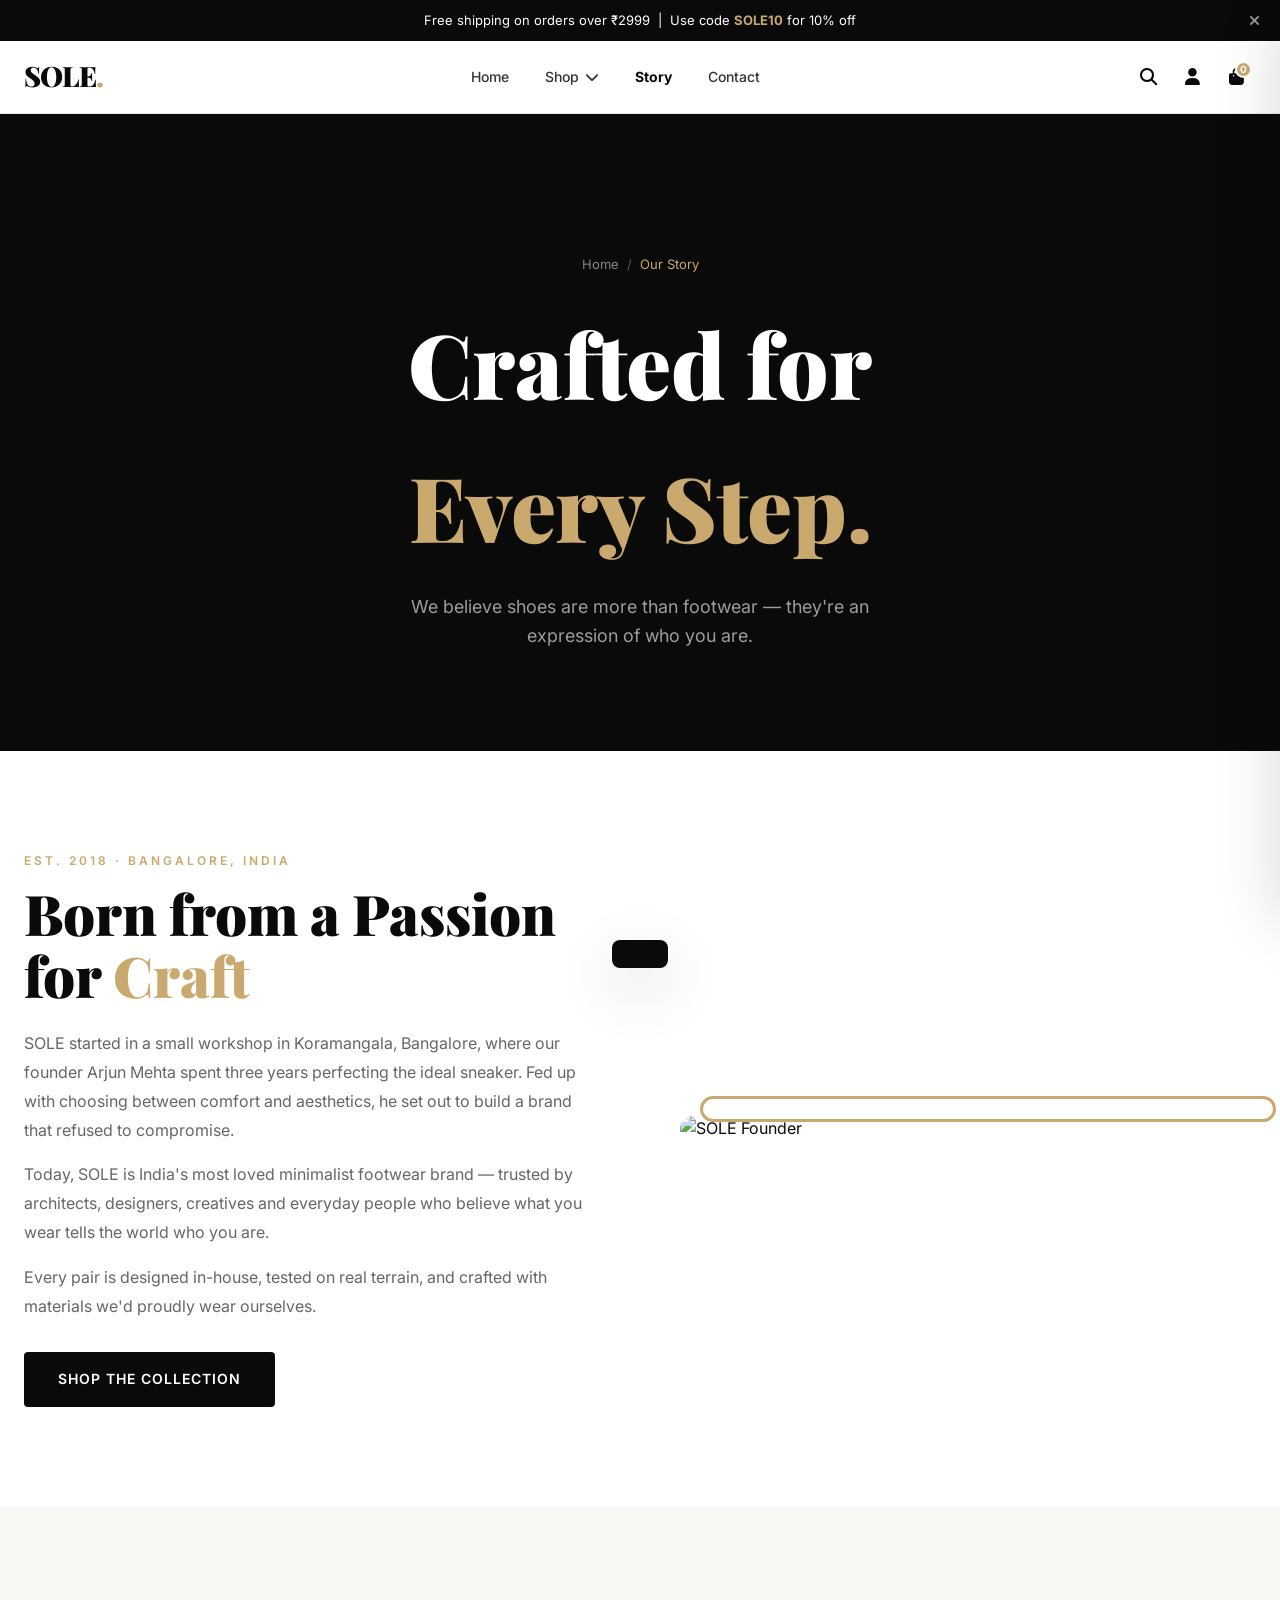
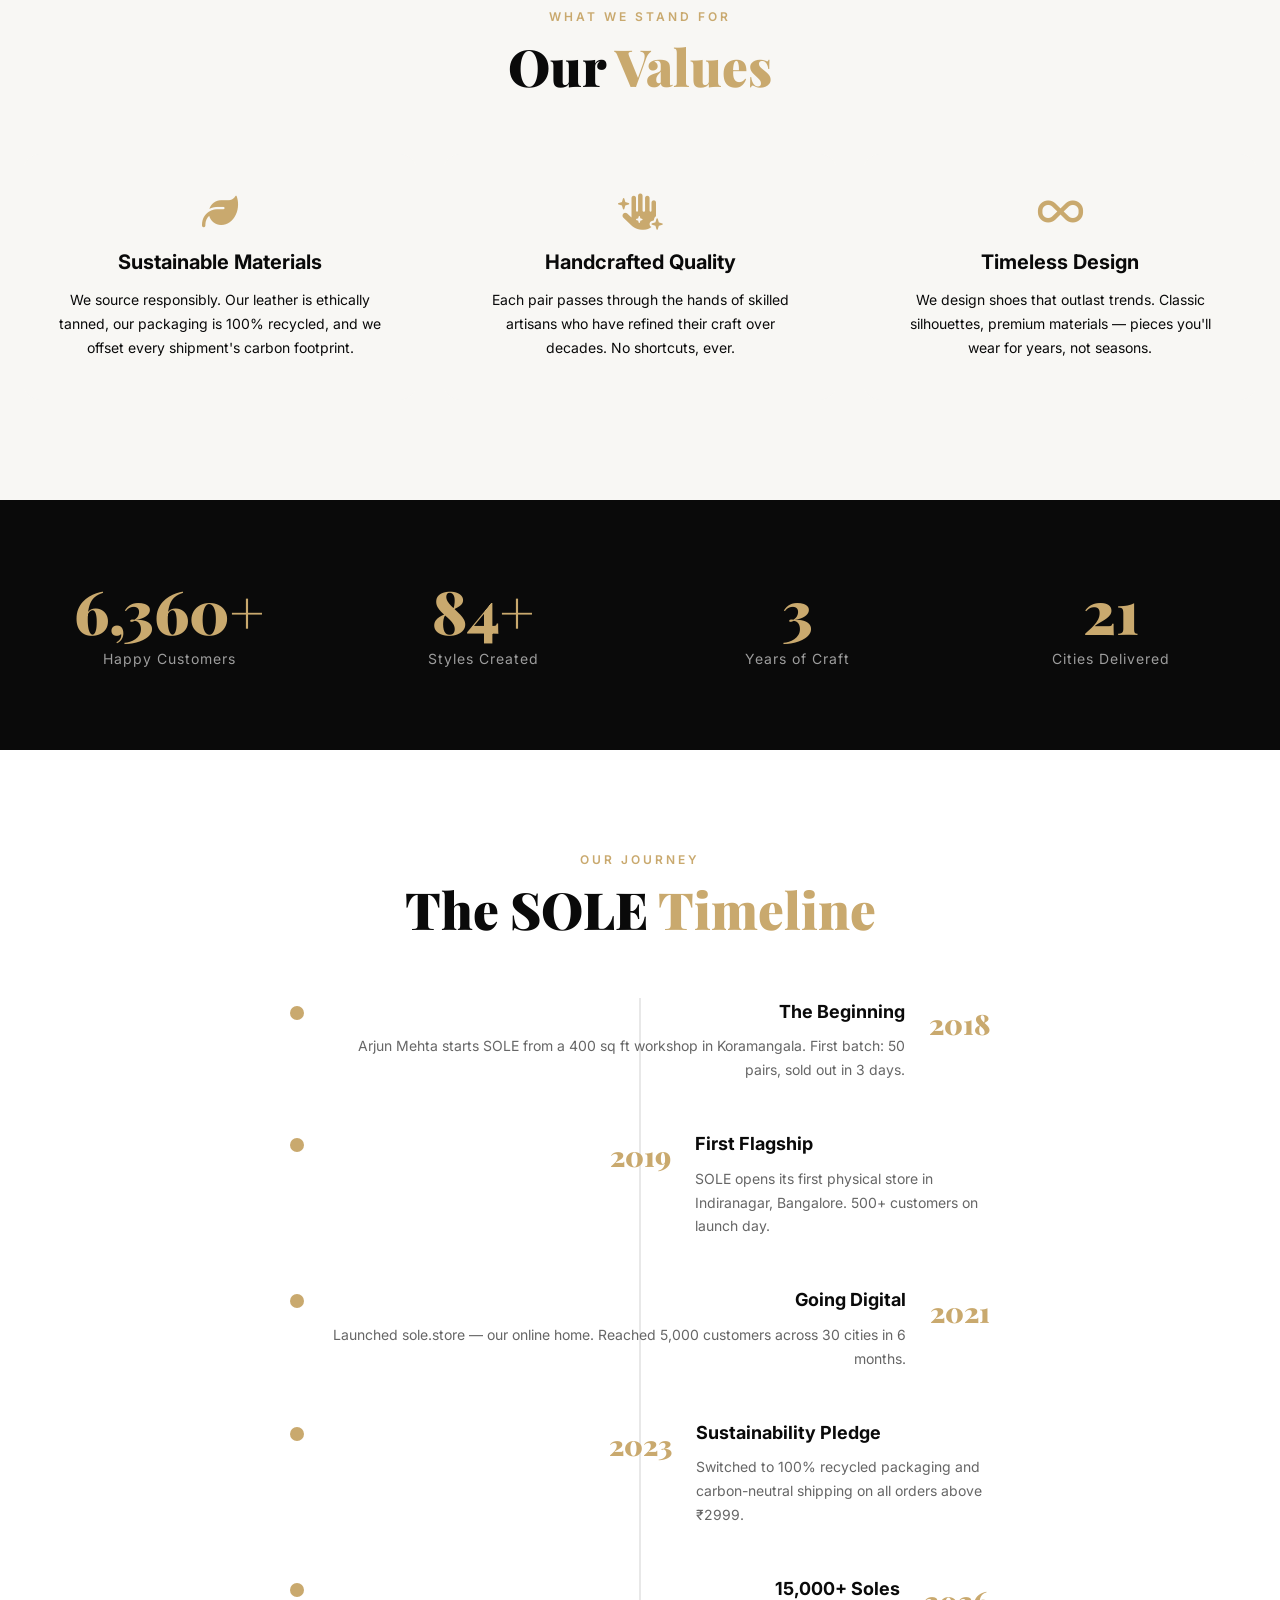
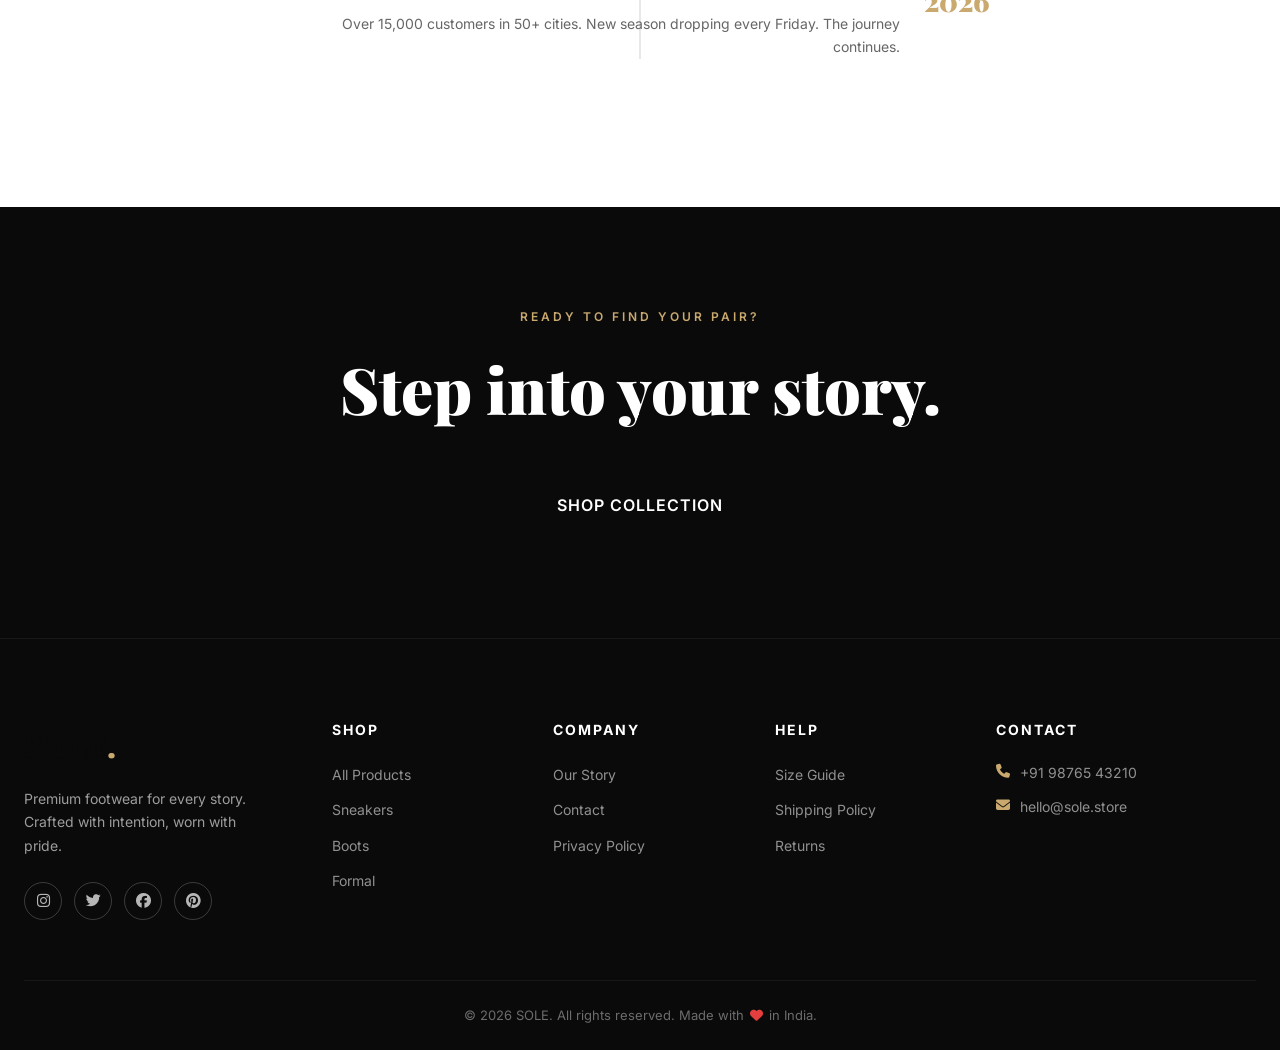
==== about.html @ 8777ed57 "Initial commit: SOLE footwear e-commerce website" ====
<!DOCTYPE html>
<html lang="en">
<head>
  <meta charset="UTF-8" />
  <meta name="viewport" content="width=device-width, initial-scale=1.0" />
  <title>Our Story — SOLE Premium Footwear</title>
  <meta name="description" content="Learn about SOLE's journey, values and commitment to crafting premium minimalist footwear." />
  <link rel="stylesheet" href="css/style.css" />
  <link rel="preconnect" href="https://fonts.googleapis.com" />
  <link href="https://fonts.googleapis.com/css2?family=Inter:wght@300;400;500;600;700;900&family=Playfair+Display:wght@700;900&display=swap" rel="stylesheet" />
  <link rel="stylesheet" href="https://cdnjs.cloudflare.com/ajax/libs/font-awesome/6.5.0/css/all.min.css" />
</head>
<body>

  <!-- ANNOUNCEMENT BAR -->
  <div class="announcement-bar">
    <span>Free shipping on orders over ₹2999 &nbsp;|&nbsp; Use code <strong>SOLE10</strong> for 10% off</span>
    <button class="announcement-close" aria-label="Close"><i class="fas fa-times"></i></button>
  </div>

  <!-- NAVIGATION -->
  <header class="header" id="header">
    <nav class="nav container">
      <a href="index.html" class="nav__logo">SOLE<span>.</span></a>
      <ul class="nav__menu" id="navMenu">
        <li><a href="index.html" class="nav__link">Home</a></li>
        <li class="nav__dropdown">
          <a href="products.html" class="nav__link">Shop <i class="fas fa-chevron-down"></i></a>
          <ul class="dropdown__menu">
            <li><a href="products.html?cat=sneakers">Sneakers</a></li>
            <li><a href="products.html?cat=boots">Boots</a></li>
            <li><a href="products.html?cat=loafers">Loafers</a></li>
            <li><a href="products.html?cat=sandals">Sandals</a></li>
            <li><a href="products.html?cat=formal">Formal</a></li>
            <li><a href="products.html">All Products</a></li>
          </ul>
        </li>
        <li><a href="about.html" class="nav__link active">Story</a></li>
        <li><a href="contact.html" class="nav__link">Contact</a></li>
      </ul>
      <div class="nav__actions">
        <button class="nav__icon" id="searchToggle" aria-label="Search"><i class="fas fa-search"></i></button>
        <a href="#" class="nav__icon" aria-label="Account"><i class="fas fa-user"></i></a>
        <button class="nav__icon cart-btn" id="cartToggle" aria-label="Cart">
          <i class="fas fa-shopping-bag"></i>
          <span class="cart-count" id="cartCount">0</span>
        </button>
        <button class="nav__hamburger" id="hamburger" aria-label="Menu">
          <span></span><span></span><span></span>
        </button>
      </div>
    </nav>
    <div class="search-bar" id="searchBar">
      <div class="container">
        <input type="text" placeholder="Search products..." id="searchInput" />
        <button id="searchSubmit"><i class="fas fa-search"></i></button>
        <button id="searchClose"><i class="fas fa-times"></i></button>
      </div>
    </div>
  </header>

  <!-- CART SIDEBAR -->
  <div class="cart-overlay" id="cartOverlay"></div>
  <aside class="cart-sidebar" id="cartSidebar">
    <div class="cart-sidebar__header">
      <h3>Your Bag <span id="cartItemCount">(0)</span></h3>
      <button id="cartClose"><i class="fas fa-times"></i></button>
    </div>
    <div class="cart-sidebar__body" id="cartItems">
      <div class="cart-empty" id="cartEmpty">
        <i class="fas fa-shopping-bag"></i>
        <p>Your bag is empty</p>
        <a href="products.html" class="btn btn--primary">Start Shopping</a>
      </div>
    </div>
    <div class="cart-sidebar__footer" id="cartFooter" style="display:none;">
      <div class="cart-subtotal"><span>Subtotal</span><span id="cartSubtotal">₹0</span></div>
      <p class="cart-note">Shipping & taxes calculated at checkout</p>
      <a href="#" class="btn btn--primary btn--full">Checkout</a>
    </div>
  </aside>

  <!-- ABOUT HERO -->
  <section class="page-hero" style="background-image:linear-gradient(rgba(10,10,10,0.7),rgba(10,10,10,0.7)),url('https://images.unsplash.com/photo-1519415510236-718bdfcd89c8?w=1600&q=80');background-size:cover;background-position:center;padding:140px 0 100px;">
    <div class="container">
      <nav class="breadcrumb" aria-label="Breadcrumb">
        <a href="index.html">Home</a>
        <span>/</span>
        <span class="current">Our Story</span>
      </nav>
      <h1 style="font-size:clamp(48px,7vw,90px);">Crafted for<br><span style="color:var(--accent);">Every Step.</span></h1>
      <p style="max-width:540px;margin:0 auto;font-size:18px;">We believe shoes are more than footwear — they're an expression of who you are.</p>
    </div>
  </section>

  <!-- ABOUT INTRO -->
  <section class="about-intro">
    <div class="container">
      <div class="about-intro__grid">
        <div class="about-intro__text fade-in">
          <span class="section__tag">Est. 2018 · Bangalore, India</span>
          <h2>Born from a Passion<br>for <span style="color:var(--accent);">Craft</span></h2>
          <p>SOLE started in a small workshop in Koramangala, Bangalore, where our founder Arjun Mehta spent three years perfecting the ideal sneaker. Fed up with choosing between comfort and aesthetics, he set out to build a brand that refused to compromise.</p>
          <p>Today, SOLE is India's most loved minimalist footwear brand — trusted by architects, designers, creatives and everyday people who believe what you wear tells the world who you are.</p>
          <p>Every pair is designed in-house, tested on real terrain, and crafted with materials we'd proudly wear ourselves.</p>
          <a href="products.html" class="btn btn--primary" style="margin-top:16px;">Shop the Collection</a>
        </div>
        <div class="about-intro__image fade-in fade-in-delay-2">
          <img src="https://images.unsplash.com/photo-1490481651871-ab68de25d43d?w=700&q=80" alt="SOLE Founder" />
        </div>
      </div>
    </div>
  </section>

  <!-- VALUES -->
  <section class="section" style="background:var(--off-white);">
    <div class="container">
      <div class="section__header">
        <p class="section__tag">What We Stand For</p>
        <h2 class="section__title">Our <span>Values</span></h2>
      </div>
      <div class="values__grid">
        <div class="value__card fade-in">
          <i class="fas fa-leaf"></i>
          <h3>Sustainable Materials</h3>
          <p>We source responsibly. Our leather is ethically tanned, our packaging is 100% recycled, and we offset every shipment's carbon footprint.</p>
        </div>
        <div class="value__card fade-in fade-in-delay-2">
          <i class="fas fa-hand-sparkles"></i>
          <h3>Handcrafted Quality</h3>
          <p>Each pair passes through the hands of skilled artisans who have refined their craft over decades. No shortcuts, ever.</p>
        </div>
        <div class="value__card fade-in fade-in-delay-3">
          <i class="fas fa-infinity"></i>
          <h3>Timeless Design</h3>
          <p>We design shoes that outlast trends. Classic silhouettes, premium materials — pieces you'll wear for years, not seasons.</p>
        </div>
      </div>
    </div>
  </section>

  <!-- TEAM / NUMBERS -->
  <section class="stats">
    <div class="container stats__grid">
      <div class="stat__item">
        <h2 class="stat__num" data-target="15000">0</h2>
        <p>Happy Customers</p>
      </div>
      <div class="stat__item">
        <h2 class="stat__num" data-target="200">0</h2>
        <p>Styles Created</p>
      </div>
      <div class="stat__item">
        <h2 class="stat__num" data-target="8">0</h2>
        <p>Years of Craft</p>
      </div>
      <div class="stat__item">
        <h2 class="stat__num" data-target="50">0</h2>
        <p>Cities Delivered</p>
      </div>
    </div>
  </section>

  <!-- TIMELINE -->
  <section class="section">
    <div class="container">
      <div class="section__header">
        <p class="section__tag">Our Journey</p>
        <h2 class="section__title">The SOLE <span>Timeline</span></h2>
      </div>
      <div class="timeline">
        <div class="timeline__item fade-in">
          <div class="timeline__year">2018</div>
          <div class="timeline__content">
            <h3>The Beginning</h3>
            <p>Arjun Mehta starts SOLE from a 400 sq ft workshop in Koramangala. First batch: 50 pairs, sold out in 3 days.</p>
          </div>
        </div>
        <div class="timeline__item fade-in fade-in-delay-1">
          <div class="timeline__year">2019</div>
          <div class="timeline__content">
            <h3>First Flagship</h3>
            <p>SOLE opens its first physical store in Indiranagar, Bangalore. 500+ customers on launch day.</p>
          </div>
        </div>
        <div class="timeline__item fade-in fade-in-delay-2">
          <div class="timeline__year">2021</div>
          <div class="timeline__content">
            <h3>Going Digital</h3>
            <p>Launched sole.store — our online home. Reached 5,000 customers across 30 cities in 6 months.</p>
          </div>
        </div>
        <div class="timeline__item fade-in fade-in-delay-3">
          <div class="timeline__year">2023</div>
          <div class="timeline__content">
            <h3>Sustainability Pledge</h3>
            <p>Switched to 100% recycled packaging and carbon-neutral shipping on all orders above ₹2999.</p>
          </div>
        </div>
        <div class="timeline__item fade-in fade-in-delay-4">
          <div class="timeline__year">2026</div>
          <div class="timeline__content">
            <h3>15,000+ Soles</h3>
            <p>Over 15,000 customers in 50+ cities. New season dropping every Friday. The journey continues.</p>
          </div>
        </div>
      </div>
    </div>
  </section>

  <!-- CTA -->
  <section style="background:var(--black);padding:100px 0;text-align:center;">
    <div class="container">
      <p class="section__tag">Ready to find your pair?</p>
      <h2 style="font-family:var(--font-serif);font-size:clamp(36px,5vw,64px);font-weight:900;color:#fff;margin-bottom:32px;">Step into your story.</h2>
      <a href="products.html" class="btn btn--primary" style="font-size:16px;padding:18px 48px;">Shop Collection</a>
    </div>
  </section>

  <!-- FOOTER -->
  <footer class="footer">
    <div class="container">
      <div class="footer__grid">
        <div class="footer__brand">
          <a href="index.html" class="nav__logo footer__logo">SOLE<span>.</span></a>
          <p>Premium footwear for every story. Crafted with intention, worn with pride.</p>
          <div class="footer__social">
            <a href="#" aria-label="Instagram"><i class="fab fa-instagram"></i></a>
            <a href="#" aria-label="Twitter"><i class="fab fa-twitter"></i></a>
            <a href="#" aria-label="Facebook"><i class="fab fa-facebook"></i></a>
            <a href="#" aria-label="Pinterest"><i class="fab fa-pinterest"></i></a>
          </div>
        </div>
        <div class="footer__links">
          <h4>Shop</h4>
          <ul>
            <li><a href="products.html">All Products</a></li>
            <li><a href="products.html?cat=sneakers">Sneakers</a></li>
            <li><a href="products.html?cat=boots">Boots</a></li>
            <li><a href="products.html?cat=formal">Formal</a></li>
          </ul>
        </div>
        <div class="footer__links">
          <h4>Company</h4>
          <ul>
            <li><a href="about.html">Our Story</a></li>
            <li><a href="contact.html">Contact</a></li>
            <li><a href="#">Privacy Policy</a></li>
          </ul>
        </div>
        <div class="footer__links">
          <h4>Help</h4>
          <ul>
            <li><a href="#">Size Guide</a></li>
            <li><a href="#">Shipping Policy</a></li>
            <li><a href="#">Returns</a></li>
          </ul>
        </div>
        <div class="footer__contact">
          <h4>Contact</h4>
          <p><i class="fas fa-phone"></i> +91 98765 43210</p>
          <p><i class="fas fa-envelope"></i> hello@sole.store</p>
        </div>
      </div>
      <div class="footer__bottom">
        <p>&copy; 2026 SOLE. All rights reserved. Made with <i class="fas fa-heart"></i> in India.</p>
      </div>
    </div>
  </footer>

  <button class="back-to-top" id="backToTop"><i class="fas fa-arrow-up"></i></button>
  <div class="toast" id="toast"></div>

  <script src="js/products.js"></script>
  <script src="js/main.js"></script>
</body>
</html>
---- css/style.css ----
/* ============================================================
   SOLE — E-Commerce Footwear Website
   Design System: Minimalistic, Bold, Premium
   ============================================================ */

/* ---- VARIABLES ---- */
:root {
  --black: #0a0a0a;
  --white: #ffffff;
  --off-white: #f8f7f4;
  --cream: #f0ece3;
  --accent: #c9a96e;
  --accent-dark: #a8824a;
  --gray-100: #f5f5f5;
  --gray-200: #e8e8e8;
  --gray-400: #9e9e9e;
  --gray-600: #666666;
  --gray-800: #333333;
  --danger: #e53e3e;
  --success: #38a169;

  --font-sans: 'Inter', sans-serif;
  --font-serif: 'Playfair Display', serif;

  --radius: 4px;
  --radius-md: 8px;
  --radius-lg: 16px;

  --shadow-sm: 0 2px 8px rgba(0,0,0,0.06);
  --shadow-md: 0 8px 30px rgba(0,0,0,0.10);
  --shadow-lg: 0 20px 60px rgba(0,0,0,0.16);

  --transition: all 0.3s cubic-bezier(0.4, 0, 0.2, 1);
  --transition-slow: all 0.6s cubic-bezier(0.4, 0, 0.2, 1);

  --nav-height: 72px;
  --announce-height: 40px;
}

/* ---- RESET ---- */
*, *::before, *::after { margin: 0; padding: 0; box-sizing: border-box; }
html { scroll-behavior: smooth; font-size: 16px; }
body {
  font-family: var(--font-sans);
  background: var(--white);
  color: var(--black);
  line-height: 1.6;
  overflow-x: hidden;
}
img { max-width: 100%; display: block; }
a { text-decoration: none; color: inherit; }
ul { list-style: none; }
button { cursor: pointer; border: none; background: none; font-family: inherit; }
input, textarea { font-family: inherit; }

/* ---- LAYOUT ---- */
.container {
  max-width: 1280px;
  margin: 0 auto;
  padding: 0 24px;
}
.section { padding: 100px 0; }

/* ---- TYPOGRAPHY ---- */
.section__header { text-align: center; margin-bottom: 60px; }
.section__tag {
  font-size: 12px;
  font-weight: 600;
  letter-spacing: 3px;
  text-transform: uppercase;
  color: var(--accent);
  margin-bottom: 12px;
  display: block;
}
.section__title {
  font-family: var(--font-serif);
  font-size: clamp(32px, 4vw, 52px);
  font-weight: 900;
  line-height: 1.1;
  color: var(--black);
}
.section__title span { color: var(--accent); }

/* ---- BUTTONS ---- */
.btn {
  display: inline-flex;
  align-items: center;
  gap: 8px;
  padding: 14px 32px;
  font-size: 14px;
  font-weight: 600;
  letter-spacing: 1px;
  text-transform: uppercase;
  border-radius: var(--radius);
  transition: var(--transition);
  cursor: pointer;
  white-space: nowrap;
}
.btn--primary {
  background: var(--black);
  color: var(--white);
  border: 2px solid var(--black);
}
.btn--primary:hover {
  background: var(--accent);
  border-color: var(--accent);
  transform: translateY(-2px);
  box-shadow: var(--shadow-md);
}
.btn--outline {
  background: transparent;
  color: var(--black);
  border: 2px solid var(--black);
}
.btn--outline:hover {
  background: var(--black);
  color: var(--white);
  transform: translateY(-2px);
}
.btn--ghost {
  background: transparent;
  color: var(--white);
  border: 2px solid rgba(255,255,255,0.6);
}
.btn--ghost:hover {
  background: var(--white);
  color: var(--black);
  border-color: var(--white);
}
.btn--white {
  background: var(--white);
  color: var(--black);
  border: 2px solid var(--white);
}
.btn--white:hover {
  background: transparent;
  color: var(--white);
}
.btn--full { width: 100%; justify-content: center; }
.btn--sm { padding: 10px 20px; font-size: 12px; }

/* ============================================================
   ANNOUNCEMENT BAR
   ============================================================ */
.announcement-bar {
  background: var(--black);
  color: var(--white);
  text-align: center;
  padding: 10px 24px;
  font-size: 13px;
  font-weight: 400;
  position: relative;
  z-index: 1000;
  display: flex;
  align-items: center;
  justify-content: center;
  gap: 16px;
  min-height: var(--announce-height);
}
.announcement-bar strong { color: var(--accent); }
.announcement-close {
  position: absolute;
  right: 20px;
  color: rgba(255,255,255,0.6);
  font-size: 14px;
  transition: var(--transition);
}
.announcement-close:hover { color: var(--white); }

/* ============================================================
   NAVIGATION
   ============================================================ */
.header {
  position: sticky;
  top: 0;
  z-index: 999;
  background: rgba(255,255,255,0.97);
  backdrop-filter: blur(20px);
  border-bottom: 1px solid var(--gray-200);
  transition: var(--transition);
}
.header.scrolled {
  box-shadow: var(--shadow-md);
}
.nav {
  display: flex;
  align-items: center;
  justify-content: space-between;
  height: var(--nav-height);
  gap: 32px;
}
.nav__logo {
  font-family: var(--font-serif);
  font-size: 28px;
  font-weight: 900;
  letter-spacing: -1px;
  color: var(--black);
}
.nav__logo span { color: var(--accent); }
.nav__menu {
  display: flex;
  align-items: center;
  gap: 8px;
}
.nav__link {
  font-size: 14px;
  font-weight: 500;
  color: var(--gray-800);
  padding: 8px 14px;
  border-radius: var(--radius);
  transition: var(--transition);
  display: flex;
  align-items: center;
  gap: 6px;
}
.nav__link:hover, .nav__link.active { color: var(--black); }
.nav__link.active { font-weight: 700; }

/* Dropdown */
.nav__dropdown { position: relative; }
.dropdown__menu {
  position: absolute;
  top: calc(100% + 12px);
  left: 0;
  background: var(--white);
  border: 1px solid var(--gray-200);
  border-radius: var(--radius-md);
  box-shadow: var(--shadow-lg);
  min-width: 180px;
  opacity: 0;
  pointer-events: none;
  transform: translateY(-10px);
  transition: var(--transition);
  z-index: 100;
}
.nav__dropdown:hover .dropdown__menu {
  opacity: 1;
  pointer-events: all;
  transform: translateY(0);
}
.dropdown__menu li a {
  display: block;
  padding: 10px 18px;
  font-size: 14px;
  color: var(--gray-800);
  transition: var(--transition);
}
.dropdown__menu li a:hover { background: var(--gray-100); color: var(--black); }
.dropdown__menu li:first-child a { border-radius: var(--radius-md) var(--radius-md) 0 0; }
.dropdown__menu li:last-child a { border-radius: 0 0 var(--radius-md) var(--radius-md); }

.nav__actions { display: flex; align-items: center; gap: 4px; }
.nav__icon {
  width: 40px; height: 40px;
  display: flex; align-items: center; justify-content: center;
  border-radius: 50%;
  font-size: 17px;
  color: var(--black);
  transition: var(--transition);
  position: relative;
}
.nav__icon:hover { background: var(--gray-100); }
.cart-count {
  position: absolute;
  top: 4px; right: 4px;
  background: var(--accent);
  color: var(--white);
  font-size: 10px;
  font-weight: 700;
  width: 17px; height: 17px;
  border-radius: 50%;
  display: flex; align-items: center; justify-content: center;
  border: 2px solid var(--white);
}
.nav__hamburger {
  display: none;
  flex-direction: column;
  gap: 5px;
  padding: 8px;
  border-radius: var(--radius);
  transition: var(--transition);
}
.nav__hamburger span {
  display: block;
  width: 22px; height: 2px;
  background: var(--black);
  border-radius: 2px;
  transition: var(--transition);
}
.nav__hamburger:hover { background: var(--gray-100); }

/* Search Bar */
.search-bar {
  background: var(--white);
  border-top: 1px solid var(--gray-200);
  padding: 16px 0;
  display: none;
}
.search-bar.active { display: block; }
.search-bar .container {
  display: flex;
  align-items: center;
  gap: 12px;
}
.search-bar input {
  flex: 1;
  padding: 12px 16px;
  border: 2px solid var(--gray-200);
  border-radius: var(--radius);
  font-size: 15px;
  outline: none;
  transition: var(--transition);
}
.search-bar input:focus { border-color: var(--black); }
.search-bar button { color: var(--black); font-size: 18px; padding: 8px; }

/* ============================================================
   CART SIDEBAR
   ============================================================ */
.cart-overlay {
  position: fixed; inset: 0;
  background: rgba(0,0,0,0.5);
  z-index: 1100;
  opacity: 0;
  pointer-events: none;
  transition: var(--transition);
}
.cart-overlay.active { opacity: 1; pointer-events: all; }
.cart-sidebar {
  position: fixed;
  top: 0; right: -420px;
  width: 420px; max-width: 100vw;
  height: 100vh;
  background: var(--white);
  z-index: 1200;
  display: flex;
  flex-direction: column;
  transition: right 0.4s cubic-bezier(0.4, 0, 0.2, 1);
  box-shadow: var(--shadow-lg);
}
.cart-sidebar.active { right: 0; }
.cart-sidebar__header {
  display: flex;
  align-items: center;
  justify-content: space-between;
  padding: 24px;
  border-bottom: 1px solid var(--gray-200);
}
.cart-sidebar__header h3 { font-size: 20px; font-weight: 700; }
.cart-sidebar__header button { font-size: 20px; color: var(--gray-600); transition: var(--transition); }
.cart-sidebar__header button:hover { color: var(--black); }
.cart-sidebar__body {
  flex: 1;
  overflow-y: auto;
  padding: 24px;
}
.cart-empty {
  display: flex; flex-direction: column;
  align-items: center; justify-content: center;
  gap: 16px;
  height: 100%;
  text-align: center;
}
.cart-empty i { font-size: 48px; color: var(--gray-200); }
.cart-empty p { color: var(--gray-600); font-size: 16px; }
.cart-item {
  display: flex;
  gap: 16px;
  padding: 16px 0;
  border-bottom: 1px solid var(--gray-100);
}
.cart-item img { width: 80px; height: 80px; object-fit: cover; border-radius: var(--radius-md); flex-shrink: 0; }
.cart-item__info { flex: 1; }
.cart-item__name { font-size: 14px; font-weight: 600; margin-bottom: 4px; }
.cart-item__meta { font-size: 12px; color: var(--gray-600); margin-bottom: 8px; }
.cart-item__controls { display: flex; align-items: center; gap: 12px; }
.qty-btn {
  width: 28px; height: 28px;
  border: 1px solid var(--gray-200);
  border-radius: 4px;
  display: flex; align-items: center; justify-content: center;
  font-size: 14px; font-weight: 700;
  transition: var(--transition);
}
.qty-btn:hover { background: var(--black); color: var(--white); border-color: var(--black); }
.cart-item__qty { font-size: 14px; font-weight: 600; min-width: 20px; text-align: center; }
.cart-item__price { font-size: 15px; font-weight: 700; }
.cart-item__remove { color: var(--gray-400); font-size: 14px; margin-left: auto; transition: var(--transition); }
.cart-item__remove:hover { color: var(--danger); }
.cart-sidebar__footer {
  padding: 24px;
  border-top: 1px solid var(--gray-200);
  display: flex;
  flex-direction: column;
  gap: 12px;
}
.cart-subtotal {
  display: flex;
  justify-content: space-between;
  font-size: 18px;
  font-weight: 700;
}
.cart-note { font-size: 12px; color: var(--gray-600); text-align: center; }

/* ============================================================
   HERO
   ============================================================ */
.hero {
  position: relative;
  height: calc(100vh - var(--nav-height) - var(--announce-height));
  min-height: 600px;
  overflow: hidden;
}
.hero__slides { position: relative; width: 100%; height: 100%; }
.hero__slide {
  position: absolute; inset: 0;
  background-size: cover;
  background-position: center;
  opacity: 0;
  transition: opacity 0.8s ease;
}
.hero__slide.active { opacity: 1; z-index: 1; }
.hero__overlay {
  position: absolute; inset: 0;
  background: linear-gradient(135deg, rgba(10,10,10,0.75) 0%, rgba(10,10,10,0.3) 60%, transparent 100%);
}
.hero__content {
  position: absolute;
  bottom: 15%;
  left: 0; right: 0;
  z-index: 2;
  max-width: 700px;
}
.hero__tag {
  font-size: 12px;
  font-weight: 600;
  letter-spacing: 4px;
  text-transform: uppercase;
  color: var(--accent);
  margin-bottom: 16px;
}
.hero__title {
  font-family: var(--font-serif);
  font-size: clamp(52px, 8vw, 100px);
  font-weight: 900;
  color: var(--white);
  line-height: 0.95;
  margin-bottom: 24px;
}
.hero__title span { color: var(--accent); }
.hero__sub {
  font-size: 18px;
  color: rgba(255,255,255,0.85);
  margin-bottom: 36px;
  line-height: 1.6;
  max-width: 460px;
}
.hero__actions { display: flex; gap: 16px; flex-wrap: wrap; }
.hero__controls {
  position: absolute;
  bottom: 40px; left: 50%;
  transform: translateX(-50%);
  z-index: 3;
  display: flex;
  align-items: center;
  gap: 20px;
}
.hero__prev, .hero__next {
  width: 44px; height: 44px;
  border: 2px solid rgba(255,255,255,0.5);
  border-radius: 50%;
  color: var(--white);
  font-size: 16px;
  display: flex; align-items: center; justify-content: center;
  transition: var(--transition);
}
.hero__prev:hover, .hero__next:hover {
  background: var(--white);
  color: var(--black);
  border-color: var(--white);
}
.hero__dots { display: flex; gap: 8px; }
.hero__dot {
  width: 8px; height: 8px;
  border-radius: 50%;
  background: rgba(255,255,255,0.4);
  cursor: pointer;
  transition: var(--transition);
}
.hero__dot.active { background: var(--white); width: 24px; border-radius: 4px; }
.hero__scroll {
  position: absolute;
  right: 40px; bottom: 50px;
  z-index: 3;
  display: flex;
  flex-direction: column;
  align-items: center;
  gap: 8px;
  color: rgba(255,255,255,0.6);
  font-size: 11px;
  letter-spacing: 2px;
  text-transform: uppercase;
}
.hero__scroll-line {
  width: 1px; height: 50px;
  background: rgba(255,255,255,0.4);
  animation: scrollLine 2s ease-in-out infinite;
}
@keyframes scrollLine { 0%,100% { transform: scaleY(0); transform-origin: top; } 50% { transform: scaleY(1); transform-origin: top; } }

/* ============================================================
   STATS
   ============================================================ */
.stats {
  background: var(--black);
  padding: 60px 0;
}
.stats__grid {
  display: grid;
  grid-template-columns: repeat(4, 1fr);
  gap: 24px;
  text-align: center;
}
.stat__item { padding: 20px; }
.stat__num {
  font-family: var(--font-serif);
  font-size: clamp(36px, 5vw, 60px);
  font-weight: 900;
  color: var(--accent);
  line-height: 1;
  margin-bottom: 8px;
}
.stat__item p {
  color: rgba(255,255,255,0.6);
  font-size: 14px;
  letter-spacing: 1px;
}

/* ============================================================
   CATEGORIES
   ============================================================ */
.categories__grid {
  display: grid;
  grid-template-columns: repeat(4, 1fr);
  grid-template-rows: repeat(2, 240px);
  gap: 16px;
}
.category__card {
  position: relative;
  overflow: hidden;
  border-radius: var(--radius-md);
  display: block;
}
.category__card--large {
  grid-column: span 2;
  grid-row: span 2;
}
.category__card img {
  width: 100%; height: 100%;
  object-fit: cover;
  transition: transform 0.6s ease;
}
.category__card:hover img { transform: scale(1.08); }
.category__overlay {
  position: absolute; inset: 0;
  background: linear-gradient(to top, rgba(10,10,10,0.8) 0%, transparent 60%);
  display: flex;
  flex-direction: column;
  justify-content: flex-end;
  padding: 24px;
  transition: var(--transition);
}
.category__overlay h3 {
  font-family: var(--font-serif);
  font-size: 24px;
  font-weight: 700;
  color: var(--white);
  margin-bottom: 4px;
}
.category__card--large .category__overlay h3 { font-size: 36px; }
.category__overlay span {
  font-size: 13px;
  color: rgba(255,255,255,0.7);
  letter-spacing: 1px;
}
.category__card:hover .category__overlay { background: linear-gradient(to top, rgba(10,10,10,0.9) 0%, rgba(10,10,10,0.2) 100%); }

/* ============================================================
   PRODUCTS
   ============================================================ */
.product-filters {
  display: flex;
  gap: 8px;
  justify-content: center;
  margin-top: 24px;
  flex-wrap: wrap;
}
.filter-btn {
  padding: 8px 20px;
  border: 2px solid var(--gray-200);
  border-radius: 50px;
  font-size: 13px;
  font-weight: 600;
  color: var(--gray-600);
  transition: var(--transition);
  letter-spacing: 0.5px;
}
.filter-btn:hover { border-color: var(--black); color: var(--black); }
.filter-btn.active { background: var(--black); color: var(--white); border-color: var(--black); }
.products__grid {
  display: grid;
  grid-template-columns: repeat(4, 1fr);
  gap: 28px;
  margin-top: 16px;
}
.arrivals__grid {
  display: grid;
  grid-template-columns: repeat(4, 1fr);
  gap: 28px;
}
.product-card {
  background: var(--white);
  border-radius: var(--radius-md);
  overflow: hidden;
  position: relative;
  transition: var(--transition);
  border: 1px solid transparent;
}
.product-card:hover {
  border-color: var(--gray-200);
  box-shadow: var(--shadow-md);
  transform: translateY(-4px);
}
.product-card__image {
  position: relative;
  padding-top: 100%;
  overflow: hidden;
  background: var(--gray-100);
}
.product-card__image img {
  position: absolute; inset: 0;
  width: 100%; height: 100%;
  object-fit: cover;
  transition: transform 0.6s ease;
}
.product-card:hover .product-card__image img { transform: scale(1.06); }
.product-card__badges {
  position: absolute;
  top: 12px; left: 12px;
  display: flex; flex-direction: column; gap: 6px;
  z-index: 2;
}
.badge {
  padding: 4px 10px;
  font-size: 11px;
  font-weight: 700;
  letter-spacing: 1px;
  text-transform: uppercase;
  border-radius: 2px;
}
.badge--new { background: var(--black); color: var(--white); }
.badge--sale { background: var(--danger); color: var(--white); }
.badge--hot { background: var(--accent); color: var(--white); }
.product-card__actions {
  position: absolute;
  top: 12px; right: 12px;
  display: flex; flex-direction: column; gap: 8px;
  opacity: 0;
  transform: translateX(12px);
  transition: var(--transition);
  z-index: 2;
}
.product-card:hover .product-card__actions {
  opacity: 1;
  transform: translateX(0);
}
.product-card__actions button {
  width: 36px; height: 36px;
  background: var(--white);
  border-radius: 50%;
  display: flex; align-items: center; justify-content: center;
  font-size: 14px;
  color: var(--black);
  box-shadow: var(--shadow-sm);
  transition: var(--transition);
}
.product-card__actions button:hover { background: var(--black); color: var(--white); }
.product-card__actions button.wishlisted { color: var(--danger); }
.product-card__body { padding: 16px; }
.product-card__cat {
  font-size: 11px;
  font-weight: 600;
  letter-spacing: 2px;
  text-transform: uppercase;
  color: var(--accent);
  margin-bottom: 6px;
}
.product-card__name {
  font-size: 15px;
  font-weight: 600;
  color: var(--black);
  margin-bottom: 6px;
  white-space: nowrap;
  overflow: hidden;
  text-overflow: ellipsis;
}
.product-card__rating {
  display: flex;
  align-items: center;
  gap: 6px;
  margin-bottom: 10px;
}
.product-card__rating .stars { color: var(--accent); font-size: 12px; }
.product-card__rating span { font-size: 12px; color: var(--gray-600); }
.product-card__price {
  display: flex;
  align-items: center;
  gap: 10px;
  margin-bottom: 14px;
}
.price { font-size: 18px; font-weight: 700; }
.price--old {
  font-size: 14px;
  font-weight: 400;
  color: var(--gray-400);
  text-decoration: line-through;
}
.price--sale { color: var(--danger); }
.product-card__sizes {
  display: flex; gap: 6px; flex-wrap: wrap; margin-bottom: 14px;
}
.size-chip {
  padding: 4px 8px;
  border: 1px solid var(--gray-200);
  border-radius: 2px;
  font-size: 11px;
  font-weight: 600;
  cursor: pointer;
  transition: var(--transition);
}
.size-chip:hover, .size-chip.active { background: var(--black); color: var(--white); border-color: var(--black); }
.section__cta { text-align: center; margin-top: 48px; }

/* ============================================================
   PROMO BANNER
   ============================================================ */
.promo-banner {
  background: var(--black);
  overflow: hidden;
}
.promo-banner__inner {
  display: flex;
  align-items: center;
  min-height: 480px;
  gap: 60px;
}
.promo-banner__text { flex: 1; padding: 60px 0; }
.promo-banner__text h2 {
  font-family: var(--font-serif);
  font-size: clamp(36px, 5vw, 64px);
  font-weight: 900;
  color: var(--white);
  line-height: 1.1;
  margin-bottom: 20px;
}
.promo-banner__text h2 span { color: var(--accent); }
.promo-banner__text p { color: rgba(255,255,255,0.7); font-size: 16px; margin-bottom: 32px; }
.promo-banner__image {
  flex: 1;
  display: flex;
  justify-content: flex-end;
  align-items: flex-end;
}
.promo-banner__image img {
  max-height: 460px;
  object-fit: contain;
  filter: drop-shadow(0 20px 60px rgba(0,0,0,0.5));
  transform: rotate(10deg) translateY(20px);
  transition: var(--transition-slow);
}
.promo-banner:hover .promo-banner__image img {
  transform: rotate(5deg) translateY(0);
}

/* ============================================================
   HOW IT WORKS
   ============================================================ */
.how-it-works { background: var(--off-white); }
.steps__grid {
  display: grid;
  grid-template-columns: repeat(4, 1fr);
  gap: 32px;
  position: relative;
}
.steps__grid::before {
  content: '';
  position: absolute;
  top: 40px; left: 12%;
  width: 76%;
  height: 1px;
  background: var(--gray-200);
  z-index: 0;
}
.step__card {
  text-align: center;
  padding: 32px 20px;
  background: var(--white);
  border-radius: var(--radius-lg);
  position: relative;
  transition: var(--transition);
}
.step__card:hover {
  box-shadow: var(--shadow-md);
  transform: translateY(-6px);
}
.step__icon {
  width: 72px; height: 72px;
  background: var(--black);
  border-radius: 50%;
  display: flex; align-items: center; justify-content: center;
  margin: 0 auto 16px;
  font-size: 26px;
  color: var(--accent);
  position: relative;
  z-index: 1;
  transition: var(--transition);
}
.step__card:hover .step__icon { background: var(--accent); color: var(--white); }
.step__num {
  display: block;
  font-size: 11px;
  font-weight: 700;
  letter-spacing: 3px;
  color: var(--gray-400);
  margin-bottom: 10px;
  text-transform: uppercase;
}
.step__card h3 { font-size: 18px; font-weight: 700; margin-bottom: 10px; }
.step__card p { font-size: 14px; color: var(--gray-600); line-height: 1.6; }

/* ============================================================
   TESTIMONIALS
   ============================================================ */
.testimonials { background: var(--cream); }
.testimonials__grid {
  display: grid;
  grid-template-columns: repeat(3, 1fr);
  gap: 28px;
  align-items: center;
}
.testimonial__card {
  background: var(--white);
  padding: 32px;
  border-radius: var(--radius-lg);
  position: relative;
  box-shadow: var(--shadow-sm);
  transition: var(--transition);
}
.testimonial__card:hover { box-shadow: var(--shadow-md); transform: translateY(-4px); }
.featured-review {
  transform: scale(1.04);
  border: 2px solid var(--accent);
  box-shadow: var(--shadow-md);
}
.featured-review:hover { transform: scale(1.04) translateY(-4px); }
.testimonial__stars { color: var(--accent); font-size: 14px; margin-bottom: 16px; letter-spacing: 2px; }
.testimonial__card > p {
  font-size: 15px;
  line-height: 1.7;
  color: var(--gray-800);
  margin-bottom: 24px;
  font-style: italic;
}
.testimonial__author {
  display: flex;
  align-items: center;
  gap: 12px;
}
.testimonial__author img {
  width: 44px; height: 44px;
  border-radius: 50%;
  object-fit: cover;
}
.testimonial__author strong { display: block; font-size: 14px; font-weight: 700; }
.testimonial__author span { font-size: 12px; color: var(--gray-600); }

/* ============================================================
   GALLERY
   ============================================================ */
.gallery__grid {
  display: grid;
  grid-template-columns: repeat(6, 1fr);
  gap: 4px;
}
.gallery__item {
  position: relative;
  padding-top: 100%;
  overflow: hidden;
  display: block;
}
.gallery__item img {
  position: absolute; inset: 0;
  width: 100%; height: 100%;
  object-fit: cover;
  transition: transform 0.5s ease;
}
.gallery__item:hover img { transform: scale(1.1); }
.gallery__hover {
  position: absolute; inset: 0;
  background: rgba(10,10,10,0.5);
  display: flex; align-items: center; justify-content: center;
  color: var(--white);
  font-size: 24px;
  opacity: 0;
  transition: var(--transition);
}
.gallery__item:hover .gallery__hover { opacity: 1; }

/* ============================================================
   NEWSLETTER
   ============================================================ */
.newsletter {
  background: var(--black);
  padding: 80px 0;
}
.newsletter__inner {
  display: flex;
  align-items: center;
  justify-content: space-between;
  gap: 40px;
  flex-wrap: wrap;
}
.newsletter__text h2 {
  font-family: var(--font-serif);
  font-size: clamp(28px, 4vw, 42px);
  font-weight: 900;
  color: var(--white);
  margin-bottom: 8px;
}
.newsletter__text p { color: rgba(255,255,255,0.6); font-size: 16px; }
.newsletter__form {
  display: flex;
  gap: 0;
  flex: 1;
  max-width: 460px;
}
.newsletter__form input {
  flex: 1;
  padding: 16px 20px;
  border: 2px solid rgba(255,255,255,0.2);
  border-right: none;
  background: rgba(255,255,255,0.08);
  color: var(--white);
  font-size: 14px;
  border-radius: var(--radius) 0 0 var(--radius);
  outline: none;
  transition: var(--transition);
}
.newsletter__form input::placeholder { color: rgba(255,255,255,0.4); }
.newsletter__form input:focus { border-color: var(--accent); }
.newsletter__form .btn {
  border-radius: 0 var(--radius) var(--radius) 0;
  white-space: nowrap;
}

/* ============================================================
   FOOTER
   ============================================================ */
.footer {
  background: var(--black);
  border-top: 1px solid rgba(255,255,255,0.06);
  padding: 80px 0 0;
}
.footer__grid {
  display: grid;
  grid-template-columns: 1.5fr 1fr 1fr 1fr 1.5fr;
  gap: 48px;
  padding-bottom: 60px;
}
.footer__logo { font-size: 32px; margin-bottom: 16px; display: inline-block; }
.footer__brand p { color: rgba(255,255,255,0.6); font-size: 14px; line-height: 1.7; margin-bottom: 24px; max-width: 240px; }
.footer__social { display: flex; gap: 12px; }
.footer__social a {
  width: 38px; height: 38px;
  border: 1px solid rgba(255,255,255,0.2);
  border-radius: 50%;
  display: flex; align-items: center; justify-content: center;
  color: rgba(255,255,255,0.7);
  font-size: 15px;
  transition: var(--transition);
}
.footer__social a:hover { background: var(--accent); border-color: var(--accent); color: var(--white); }
.footer__links h4 {
  color: var(--white);
  font-size: 14px;
  font-weight: 700;
  letter-spacing: 2px;
  text-transform: uppercase;
  margin-bottom: 20px;
}
.footer__links ul li { margin-bottom: 10px; }
.footer__links ul li a {
  color: rgba(255,255,255,0.55);
  font-size: 14px;
  transition: var(--transition);
}
.footer__links ul li a:hover { color: var(--accent); }
.footer__contact h4 {
  color: var(--white);
  font-size: 14px;
  font-weight: 700;
  letter-spacing: 2px;
  text-transform: uppercase;
  margin-bottom: 20px;
}
.footer__contact p {
  color: rgba(255,255,255,0.55);
  font-size: 14px;
  display: flex;
  align-items: flex-start;
  gap: 10px;
  margin-bottom: 12px;
}
.footer__contact p i { color: var(--accent); margin-top: 2px; }
.footer__payments {
  display: flex; gap: 10px; margin-top: 24px; align-items: center;
}
.footer__payments img { height: 24px; width: auto; filter: brightness(0) invert(1) opacity(0.6); }
.footer__bottom {
  border-top: 1px solid rgba(255,255,255,0.06);
  padding: 24px 0;
  text-align: center;
  color: rgba(255,255,255,0.4);
  font-size: 13px;
}
.footer__bottom i { color: var(--danger); margin: 0 2px; }

/* ============================================================
   BACK TO TOP & TOAST
   ============================================================ */
.back-to-top {
  position: fixed;
  bottom: 32px; right: 32px;
  width: 48px; height: 48px;
  background: var(--black);
  color: var(--white);
  border-radius: 50%;
  display: flex; align-items: center; justify-content: center;
  font-size: 18px;
  box-shadow: var(--shadow-md);
  opacity: 0;
  transform: translateY(20px);
  pointer-events: none;
  transition: var(--transition);
  z-index: 900;
}
.back-to-top.visible { opacity: 1; transform: translateY(0); pointer-events: all; }
.back-to-top:hover { background: var(--accent); transform: translateY(-4px); }

.toast {
  position: fixed;
  bottom: 32px; left: 50%;
  transform: translateX(-50%) translateY(100px);
  background: var(--black);
  color: var(--white);
  padding: 14px 28px;
  border-radius: var(--radius-md);
  font-size: 14px;
  font-weight: 500;
  box-shadow: var(--shadow-lg);
  z-index: 9999;
  transition: transform 0.4s cubic-bezier(0.4, 0, 0.2, 1);
  max-width: 360px;
  text-align: center;
}
.toast.show { transform: translateX(-50%) translateY(0); }
.toast.success { border-left: 4px solid var(--success); }
.toast.error { border-left: 4px solid var(--danger); }

/* ============================================================
   PRODUCTS PAGE
   ============================================================ */
.page-hero {
  background: var(--black);
  padding: 100px 0 60px;
  text-align: center;
}
.page-hero h1 {
  font-family: var(--font-serif);
  font-size: clamp(40px, 6vw, 72px);
  font-weight: 900;
  color: var(--white);
  margin-bottom: 16px;
}
.page-hero p { color: rgba(255,255,255,0.6); font-size: 16px; }
.breadcrumb {
  display: flex; gap: 8px; align-items: center;
  justify-content: center;
  margin-bottom: 16px;
  font-size: 13px;
}
.breadcrumb a { color: rgba(255,255,255,0.5); }
.breadcrumb a:hover { color: var(--accent); }
.breadcrumb span { color: rgba(255,255,255,0.3); }
.breadcrumb .current { color: var(--accent); }

.shop-layout {
  display: grid;
  grid-template-columns: 260px 1fr;
  gap: 40px;
  padding: 60px 0;
}
.shop-sidebar { position: sticky; top: calc(var(--nav-height) + 20px); height: fit-content; }
.sidebar-widget { margin-bottom: 40px; }
.sidebar-widget h3 {
  font-size: 13px;
  font-weight: 700;
  letter-spacing: 2px;
  text-transform: uppercase;
  margin-bottom: 16px;
  padding-bottom: 12px;
  border-bottom: 2px solid var(--gray-200);
}
.sidebar-filter { display: flex; flex-direction: column; gap: 10px; }
.sidebar-filter label {
  display: flex; align-items: center; gap: 10px;
  font-size: 14px; cursor: pointer;
  color: var(--gray-800);
  transition: var(--transition);
}
.sidebar-filter label:hover { color: var(--black); }
.sidebar-filter input[type="checkbox"] { accent-color: var(--black); width: 16px; height: 16px; }
.color-swatches { display: flex; gap: 10px; flex-wrap: wrap; }
.color-swatch {
  width: 28px; height: 28px;
  border-radius: 50%;
  cursor: pointer;
  border: 2px solid transparent;
  transition: var(--transition);
}
.color-swatch:hover, .color-swatch.active { border-color: var(--black); transform: scale(1.15); }
.price-range { display: flex; flex-direction: column; gap: 12px; }
.price-range input[type="range"] { width: 100%; accent-color: var(--black); }
.price-display { display: flex; justify-content: space-between; font-size: 14px; font-weight: 600; }
.shop-main {}
.shop-toolbar {
  display: flex;
  align-items: center;
  justify-content: space-between;
  margin-bottom: 28px;
  flex-wrap: wrap;
  gap: 12px;
}
.shop-toolbar p { font-size: 14px; color: var(--gray-600); }
.shop-toolbar p strong { color: var(--black); }
.shop-sort {
  padding: 10px 16px;
  border: 2px solid var(--gray-200);
  border-radius: var(--radius);
  font-size: 14px;
  font-family: inherit;
  cursor: pointer;
  outline: none;
  color: var(--black);
  background: var(--white);
  transition: var(--transition);
}
.shop-sort:focus { border-color: var(--black); }

/* ============================================================
   ABOUT PAGE
   ============================================================ */
.about-intro { padding: 100px 0; }
.about-intro__grid { display: grid; grid-template-columns: 1fr 1fr; gap: 80px; align-items: center; }
.about-intro__text .section__tag { display: block; }
.about-intro__text h2 {
  font-family: var(--font-serif);
  font-size: clamp(36px, 5vw, 56px);
  font-weight: 900;
  line-height: 1.1;
  margin-bottom: 24px;
}
.about-intro__text p { color: var(--gray-600); line-height: 1.8; margin-bottom: 16px; font-size: 16px; }
.about-intro__image { position: relative; }
.about-intro__image img { border-radius: var(--radius-lg); width: 100%; }
.about-intro__image::before {
  content: '';
  position: absolute;
  top: -20px; right: -20px;
  width: 100%; height: 100%;
  border: 3px solid var(--accent);
  border-radius: var(--radius-lg);
  z-index: -1;
}
.values__grid { display: grid; grid-template-columns: repeat(3, 1fr); gap: 28px; }
.value__card { padding: 40px 32px; background: var(--off-white); border-radius: var(--radius-lg); text-align: center; transition: var(--transition); }
.value__card:hover { background: var(--black); color: var(--white); transform: translateY(-8px); }
.value__card i { font-size: 36px; color: var(--accent); margin-bottom: 16px; display: block; }
.value__card h3 { font-size: 20px; font-weight: 700; margin-bottom: 10px; }
.value__card p { font-size: 14px; line-height: 1.7; }
.value__card:hover p { color: rgba(255,255,255,0.7); }

/* ============================================================
   CONTACT PAGE
   ============================================================ */
.contact-section { padding: 100px 0; }
.contact__grid { display: grid; grid-template-columns: 1fr 1.4fr; gap: 80px; }
.contact__info h2 { font-family: var(--font-serif); font-size: 42px; font-weight: 900; margin-bottom: 20px; }
.contact__info p { color: var(--gray-600); line-height: 1.8; margin-bottom: 40px; }
.contact__details { display: flex; flex-direction: column; gap: 24px; }
.contact__detail {
  display: flex; gap: 16px; align-items: flex-start;
}
.contact__detail-icon {
  width: 48px; height: 48px;
  background: var(--off-white);
  border-radius: 50%;
  display: flex; align-items: center; justify-content: center;
  font-size: 18px;
  color: var(--accent);
  flex-shrink: 0;
}
.contact__detail-text strong { display: block; font-size: 14px; font-weight: 700; margin-bottom: 4px; text-transform: uppercase; letter-spacing: 1px; }
.contact__detail-text p { font-size: 14px; color: var(--gray-600); margin: 0; }
.contact-form { background: var(--off-white); padding: 48px; border-radius: var(--radius-lg); }
.contact-form h3 { font-size: 24px; font-weight: 700; margin-bottom: 32px; }
.form-grid { display: grid; grid-template-columns: 1fr 1fr; gap: 20px; }
.form-group { display: flex; flex-direction: column; gap: 8px; }
.form-group.full { grid-column: span 2; }
.form-group label { font-size: 13px; font-weight: 600; letter-spacing: 1px; text-transform: uppercase; }
.form-group input, .form-group textarea, .form-group select {
  padding: 14px 16px;
  border: 2px solid var(--gray-200);
  border-radius: var(--radius);
  font-size: 14px;
  font-family: inherit;
  outline: none;
  background: var(--white);
  color: var(--black);
  transition: var(--transition);
}
.form-group input:focus, .form-group textarea:focus, .form-group select:focus { border-color: var(--black); }
.form-group textarea { resize: vertical; min-height: 120px; }

/* ============================================================
   ANIMATIONS
   ============================================================ */
.fade-in {
  opacity: 0;
  transform: translateY(30px);
  transition: opacity 0.6s ease, transform 0.6s ease;
}
.fade-in.visible {
  opacity: 1;
  transform: translateY(0);
}
.fade-in-delay-1 { transition-delay: 0.1s; }
.fade-in-delay-2 { transition-delay: 0.2s; }
.fade-in-delay-3 { transition-delay: 0.3s; }
.fade-in-delay-4 { transition-delay: 0.4s; }

/* ============================================================
   RESPONSIVE
   ============================================================ */
@media (max-width: 1100px) {
  .products__grid, .arrivals__grid { grid-template-columns: repeat(3, 1fr); }
  .footer__grid { grid-template-columns: 1fr 1fr 1fr; gap: 32px; }
  .footer__brand { grid-column: span 3; }
}

@media (max-width: 900px) {
  :root { --nav-height: 64px; }
  .nav__menu {
    position: fixed;
    top: 0; right: -100%;
    width: 320px; height: 100vh;
    background: var(--white);
    flex-direction: column;
    justify-content: flex-start;
    align-items: flex-start;
    padding: 100px 32px 32px;
    gap: 4px;
    box-shadow: var(--shadow-lg);
    transition: right 0.4s ease;
    z-index: 1050;
  }
  .nav__menu.active { right: 0; }
  .nav__link { font-size: 20px; padding: 12px 0; width: 100%; }
  .nav__hamburger { display: flex; }
  .dropdown__menu {
    position: static;
    opacity: 1;
    pointer-events: all;
    transform: none;
    box-shadow: none;
    border: none;
    padding-left: 16px;
  }

  .hero__title { font-size: clamp(40px, 10vw, 72px); }
  .stats__grid { grid-template-columns: repeat(2, 1fr); }
  .categories__grid { grid-template-columns: repeat(2, 1fr); grid-template-rows: auto; }
  .category__card--large { grid-column: span 2; grid-row: auto; }
  .products__grid, .arrivals__grid { grid-template-columns: repeat(2, 1fr); }
  .steps__grid { grid-template-columns: repeat(2, 1fr); }
  .steps__grid::before { display: none; }
  .testimonials__grid { grid-template-columns: 1fr; }
  .featured-review { transform: none; }
  .gallery__grid { grid-template-columns: repeat(3, 1fr); }
  .promo-banner__inner { flex-direction: column; text-align: center; }
  .promo-banner__image { justify-content: center; }
  .newsletter__inner { flex-direction: column; text-align: center; }
  .newsletter__form { width: 100%; max-width: 100%; }
  .about-intro__grid { grid-template-columns: 1fr; }
  .values__grid { grid-template-columns: repeat(2, 1fr); }
  .contact__grid { grid-template-columns: 1fr; }
  .shop-layout { grid-template-columns: 1fr; }
  .shop-sidebar { position: static; }
  .footer__grid { grid-template-columns: 1fr 1fr; }
  .footer__brand { grid-column: span 2; }
  .footer__contact { grid-column: span 2; }
}

@media (max-width: 580px) {
  .section { padding: 70px 0; }
  .hero__content { bottom: 20%; }
  .hero__scroll { display: none; }
  .stats__grid { grid-template-columns: repeat(2, 1fr); gap: 12px; }
  .categories__grid { grid-template-columns: 1fr; }
  .category__card--large { grid-column: span 1; }
  .products__grid, .arrivals__grid { grid-template-columns: 1fr 1fr; gap: 12px; }
  .steps__grid { grid-template-columns: 1fr; }
  .gallery__grid { grid-template-columns: repeat(2, 1fr); }
  .footer__grid { grid-template-columns: 1fr; }
  .footer__brand { grid-column: span 1; }
  .footer__contact { grid-column: span 1; }
  .back-to-top { bottom: 20px; right: 20px; width: 40px; height: 40px; font-size: 15px; }
  .form-grid { grid-template-columns: 1fr; }
  .form-group.full { grid-column: span 1; }
  .contact-form { padding: 24px; }
  .cart-sidebar { width: 100%; }
}


/* ============================================================
   QUICK VIEW MODAL
   ============================================================ */
.quick-view-modal {
  position: fixed; inset: 0;
  z-index: 2000;
  display: flex; align-items: center; justify-content: center;
  padding: 20px;
}
.quick-view-overlay {
  position: absolute; inset: 0;
  background: rgba(10,10,10,0.7);
  opacity: 0;
  transition: opacity 0.3s ease;
}
.quick-view-modal.active .quick-view-overlay { opacity: 1; }
.quick-view-content {
  background: var(--white);
  border-radius: var(--radius-lg);
  max-width: 860px;
  width: 100%;
  position: relative;
  z-index: 1;
  overflow: hidden;
  transform: scale(0.9) translateY(20px);
  opacity: 0;
  transition: transform 0.35s cubic-bezier(0.4,0,0.2,1), opacity 0.35s ease;
  max-height: 90vh;
  overflow-y: auto;
}
.quick-view-modal.active .quick-view-content {
  transform: scale(1) translateY(0);
  opacity: 1;
}
.quick-view-close {
  position: absolute; top: 20px; right: 20px;
  width: 36px; height: 36px;
  background: var(--gray-100);
  border-radius: 50%;
  display: flex; align-items: center; justify-content: center;
  font-size: 16px;
  z-index: 2;
  transition: var(--transition);
}
.quick-view-close:hover { background: var(--black); color: var(--white); }
.quick-view-grid {
  display: grid;
  grid-template-columns: 1fr 1fr;
}
.quick-view-image img {
  width: 100%; height: 100%;
  object-fit: cover;
  min-height: 400px;
}
.quick-view-info {
  padding: 40px;
  overflow-y: auto;
}
.quick-view-info h2 {
  font-family: var(--font-serif);
  font-size: 28px;
  font-weight: 900;
  margin-bottom: 12px;
  line-height: 1.2;
}
@media (max-width: 680px) {
  .quick-view-grid { grid-template-columns: 1fr; }
  .quick-view-image img { min-height: 250px; }
  .quick-view-info { padding: 24px; }
}


/* ============================================================
   TIMELINE (About Page)
   ============================================================ */
.timeline {
  position: relative;
  max-width: 700px;
  margin: 0 auto;
}
.timeline::before {
  content: '';
  position: absolute;
  left: 50%;
  top: 0; bottom: 0;
  width: 2px;
  background: var(--gray-200);
  transform: translateX(-50%);
}
.timeline__item {
  display: grid;
  grid-template-columns: 1fr auto 1fr;
  gap: 24px;
  align-items: start;
  margin-bottom: 48px;
  position: relative;
}
.timeline__item:nth-child(odd) .timeline__year { order: 3; text-align: left; }
.timeline__item:nth-child(odd) .timeline__content { order: 1; text-align: right; }
.timeline__item:nth-child(even) .timeline__year { order: 1; text-align: right; }
.timeline__item:nth-child(even) .timeline__content { order: 3; text-align: left; }
.timeline__year {
  font-family: var(--font-serif);
  font-size: 28px;
  font-weight: 900;
  color: var(--accent);
  padding-top: 4px;
}
.timeline__item::after {
  content: '';
  width: 14px; height: 14px;
  background: var(--accent);
  border-radius: 50%;
  position: relative;
  top: 8px;
  z-index: 1;
  flex-shrink: 0;
}
.timeline__content h3 { font-size: 18px; font-weight: 700; margin-bottom: 8px; }
.timeline__content p { font-size: 14px; color: var(--gray-600); line-height: 1.7; }

@media (max-width: 680px) {
  .timeline::before { left: 20px; }
  .timeline__item { grid-template-columns: 40px 1fr; gap: 16px; }
  .timeline__item:nth-child(odd) .timeline__year,
  .timeline__item:nth-child(even) .timeline__year { display: none; }
  .timeline__item:nth-child(odd) .timeline__content,
  .timeline__item:nth-child(even) .timeline__content { order: 2; text-align: left; grid-column: 2; }
  .timeline__item::after { order: 1; margin-top: 8px; }
}

/* ============================================================
   FAQ ACCORDION (Contact Page)
   ============================================================ */
.faq-grid {
  max-width: 860px;
  margin: 0 auto;
  display: flex;
  flex-direction: column;
  gap: 12px;
}
.faq-item {
  background: var(--white);
  border-radius: var(--radius-md);
  overflow: hidden;
  border: 1px solid var(--gray-200);
  transition: var(--transition);
}
.faq-item.active { border-color: var(--accent); }
.faq-question {
  width: 100%;
  display: flex;
  align-items: center;
  justify-content: space-between;
  padding: 20px 24px;
  font-size: 16px;
  font-weight: 600;
  text-align: left;
  cursor: pointer;
  transition: var(--transition);
  background: var(--white);
  color: var(--black);
}
.faq-question i {
  font-size: 14px;
  color: var(--accent);
  transition: transform 0.3s ease;
  flex-shrink: 0;
}
.faq-item.active .faq-question { color: var(--accent); }
.faq-item.active .faq-question i { transform: rotate(45deg); }
.faq-answer {
  max-height: 0;
  overflow: hidden;
  transition: max-height 0.4s cubic-bezier(0.4,0,0.2,1);
}
.faq-item.active .faq-answer { max-height: 300px; }
.faq-answer p {
  padding: 0 24px 20px;
  font-size: 14px;
  color: var(--gray-600);
  line-height: 1.8;
}

/* ============================================================
   PAGINATION
   ============================================================ */
.pagination {
  display: flex;
  gap: 8px;
  justify-content: center;
  margin-top: 48px;
  flex-wrap: wrap;
}
.page-btn {
  width: 40px; height: 40px;
  border: 2px solid var(--gray-200);
  border-radius: var(--radius);
  font-size: 14px;
  font-weight: 600;
  color: var(--black);
  display: flex; align-items: center; justify-content: center;
  transition: var(--transition);
  cursor: pointer;
}
.page-btn:hover { border-color: var(--black); }
.page-btn.active { background: var(--black); color: var(--white); border-color: var(--black); }
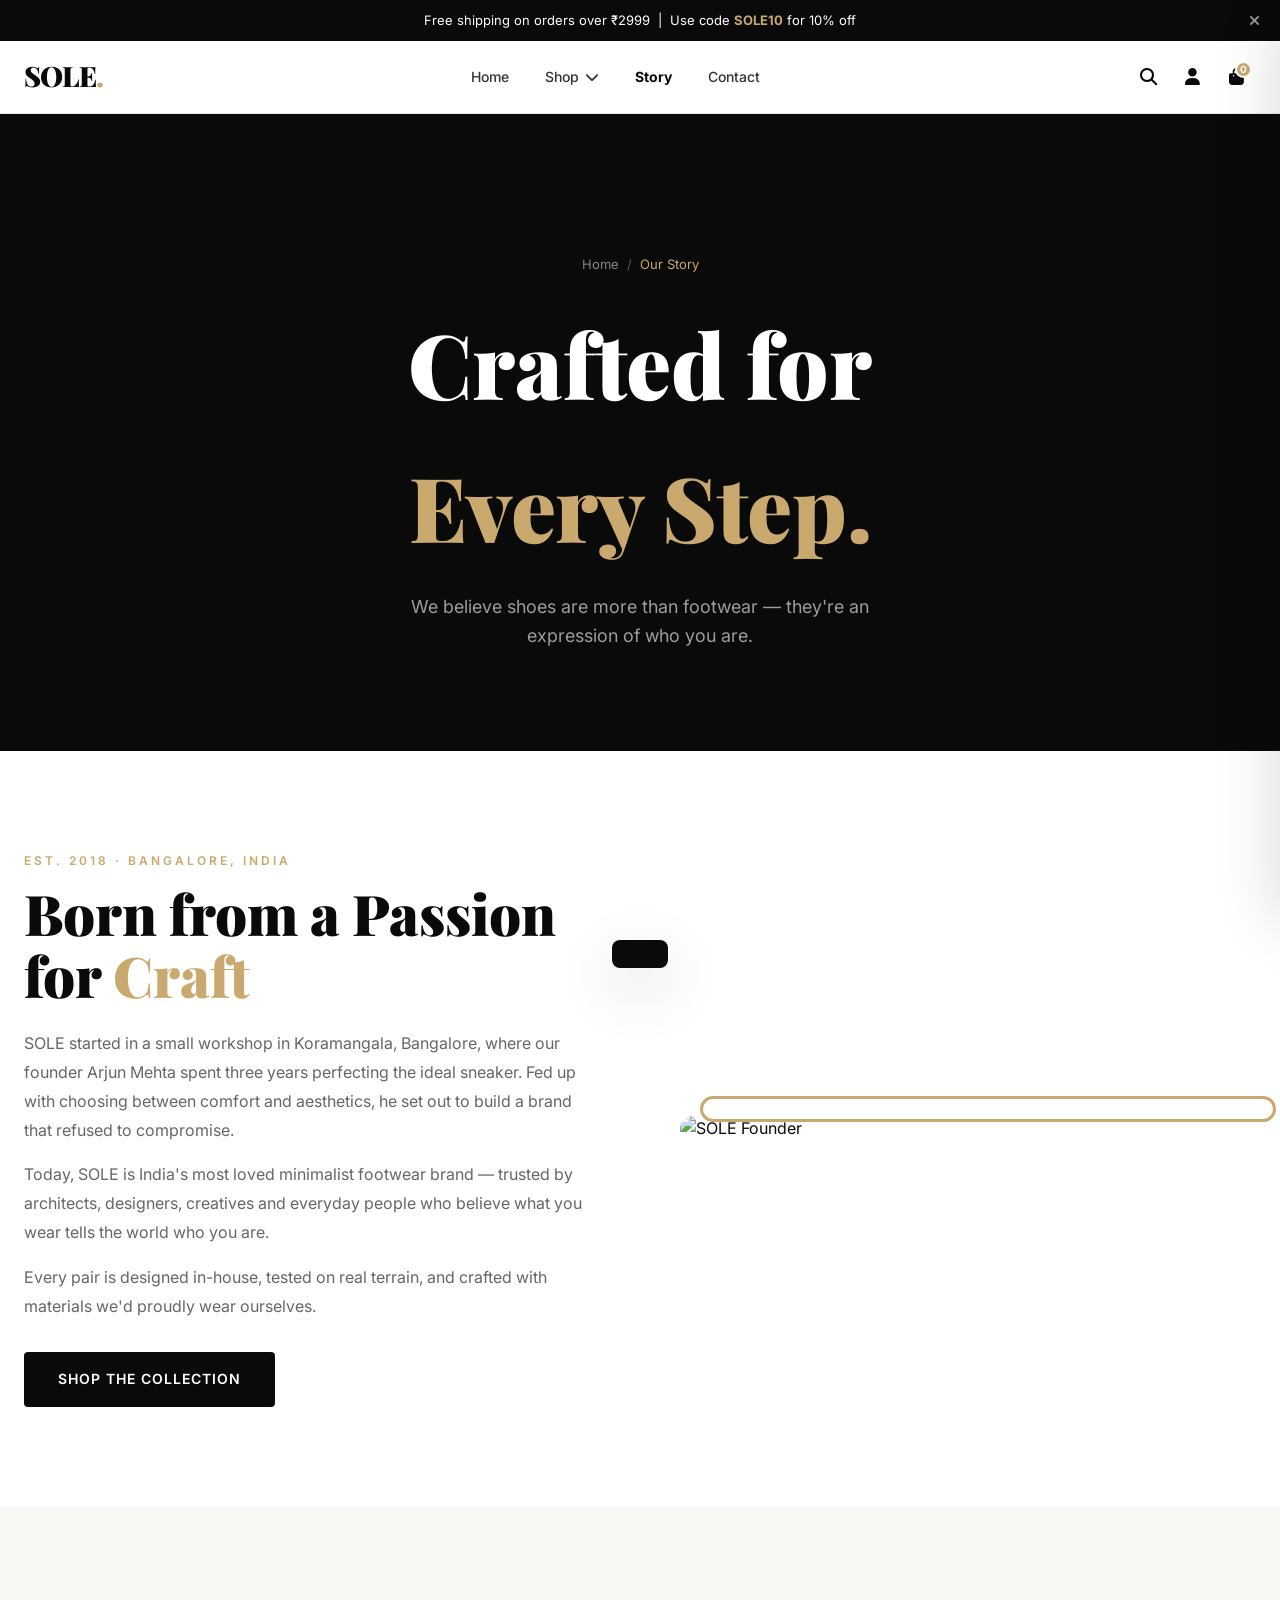
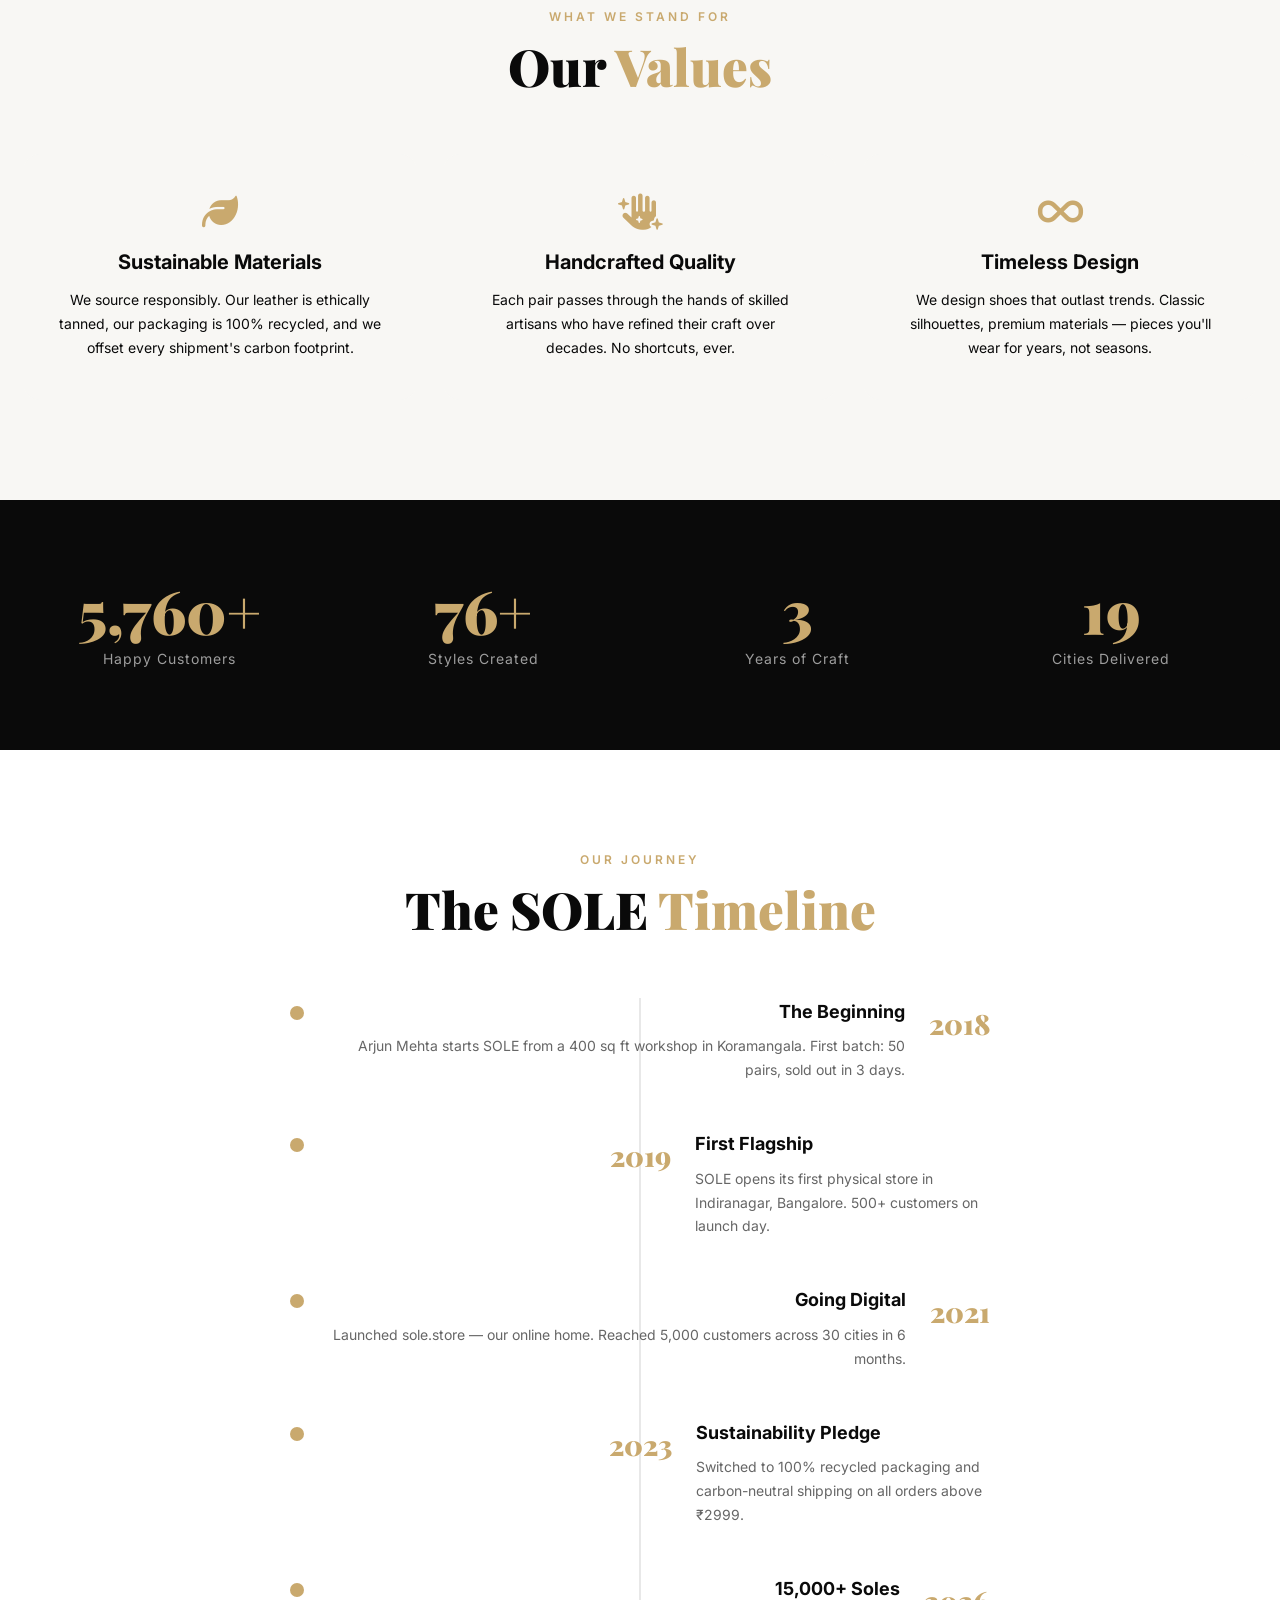
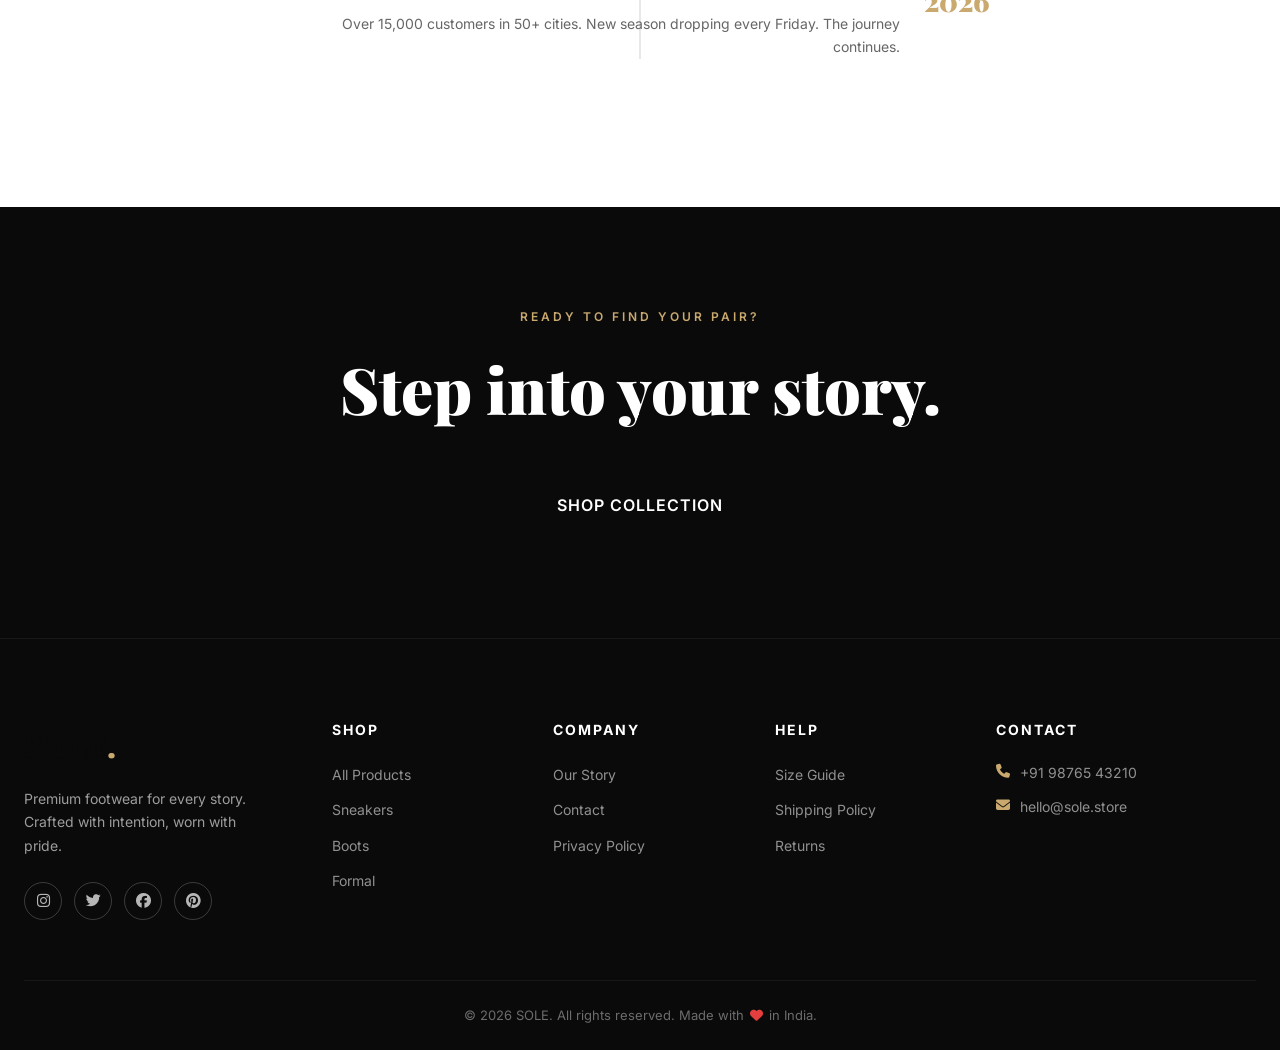
==== commit f69a6c22: "fix: Link cart checkout button to checkout.html" ====
--- a/about.html
+++ b/about.html
@@ -76,7 +76,7 @@
     <div class="cart-sidebar__footer" id="cartFooter" style="display:none;">
       <div class="cart-subtotal"><span>Subtotal</span><span id="cartSubtotal">₹0</span></div>
       <p class="cart-note">Shipping & taxes calculated at checkout</p>
-      <a href="#" class="btn btn--primary btn--full">Checkout</a>
+      <a href="checkout.html" class="btn btn--primary btn--full">Checkout</a>
     </div>
   </aside>
 
